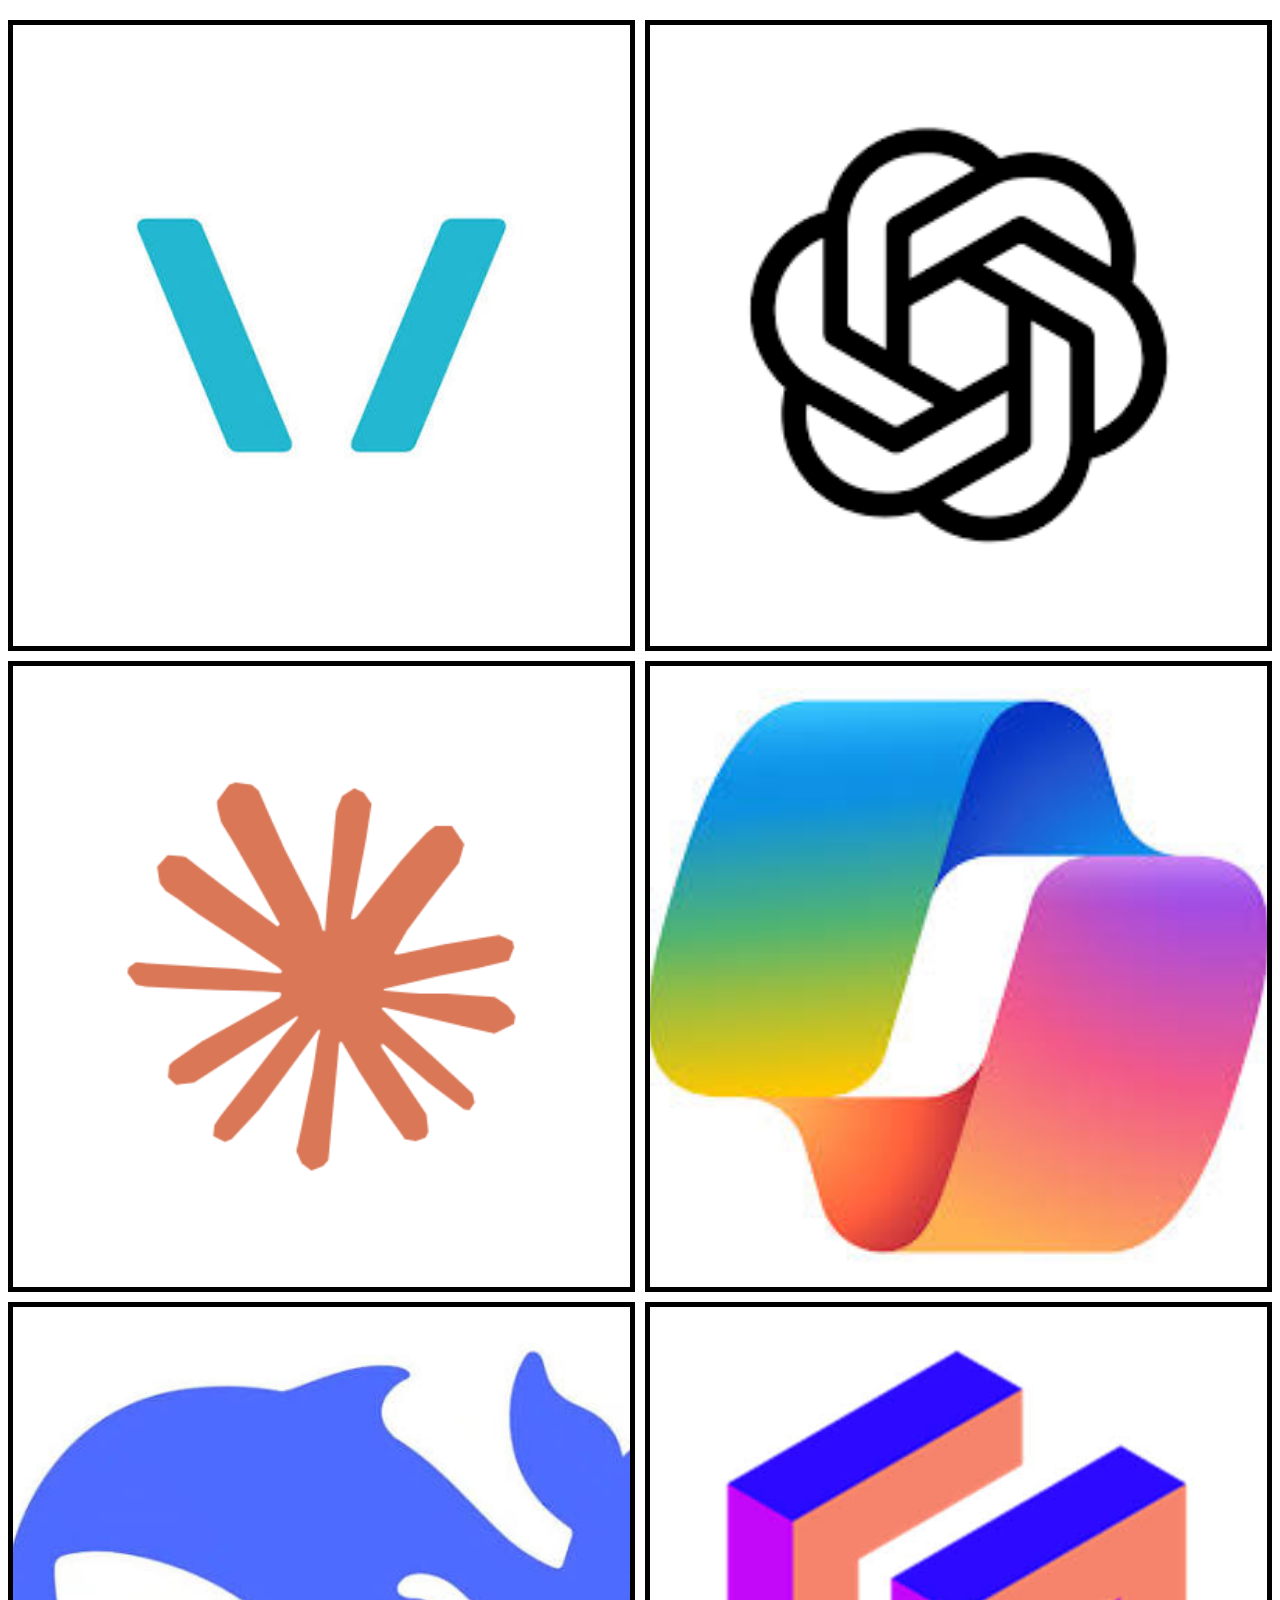
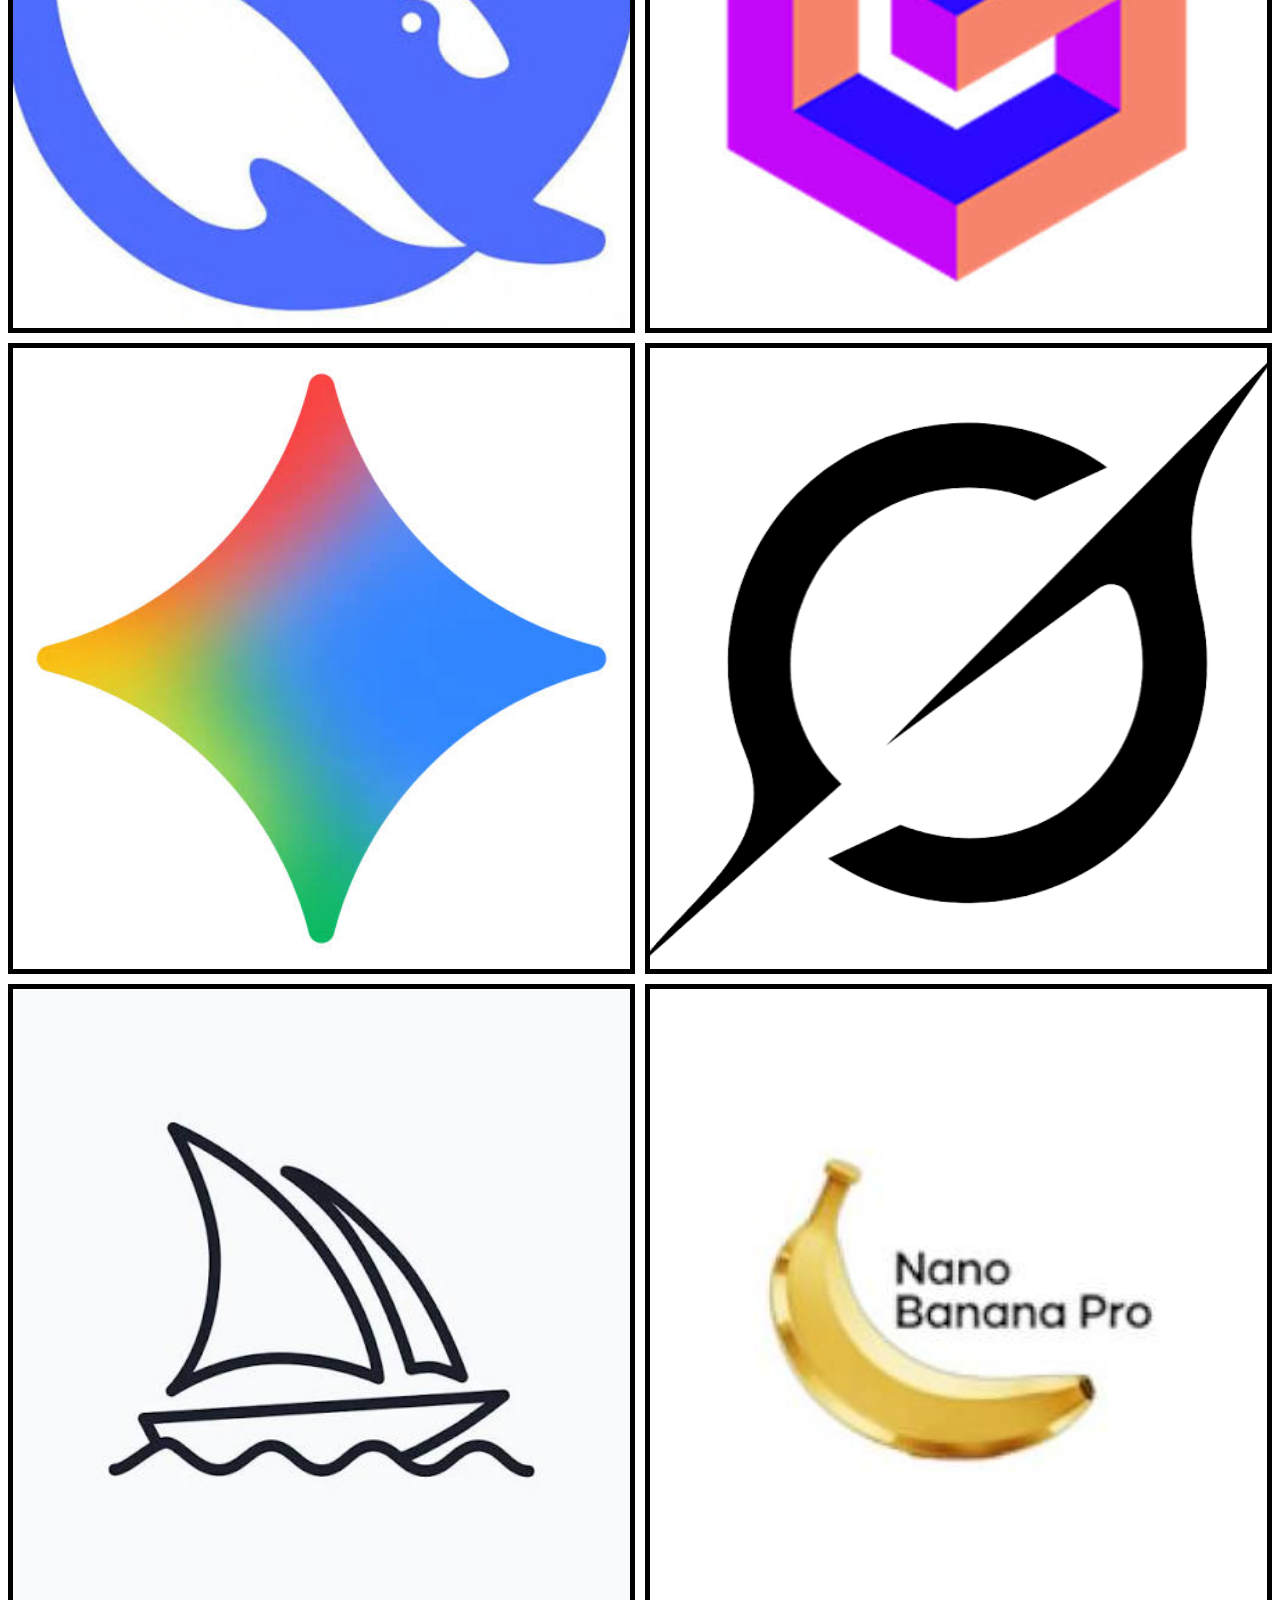
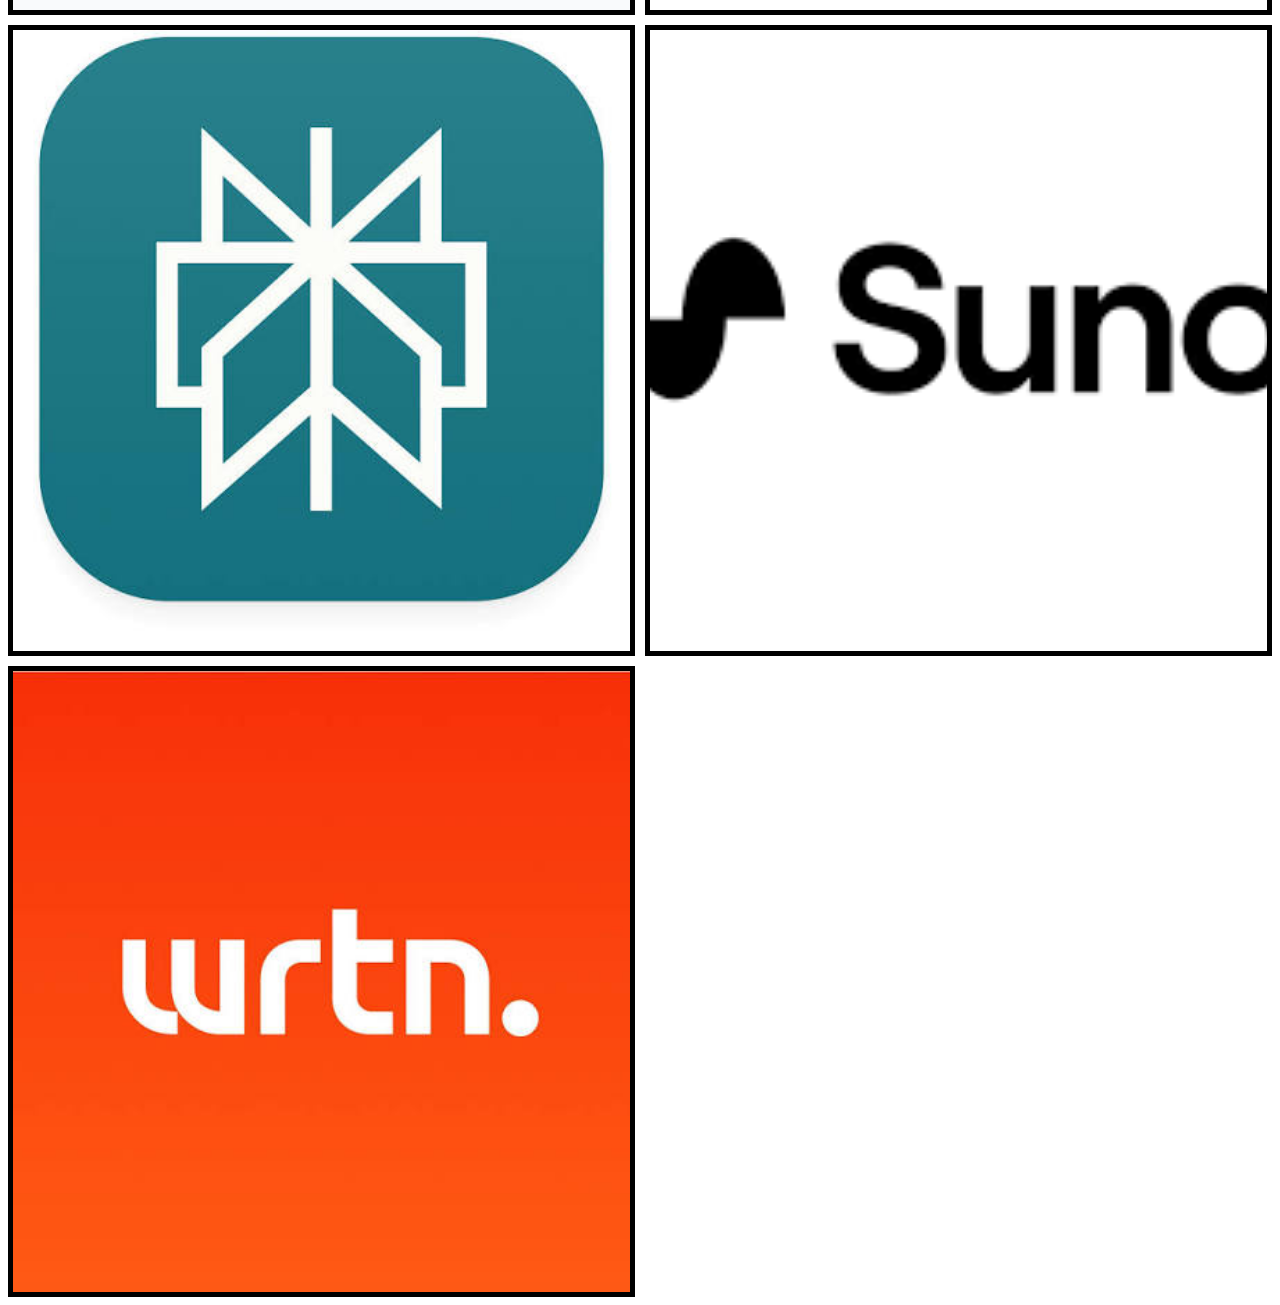
==== index.html @ b635d71f "Update index.html" ====
<!DOCTYPE html>
<html>
<head>
  <title>howtoai</title>
  <meta charset="utf-8">
  <link rel="stylesheet" href="./style.css">
  <script src='script.js'></script>
</head>
  <body>
    <!-- 정보를 출력할 영역 -->
<div id="result">
  <h2 id="name"></h2>
  <img id="img" src="" alt="" style="display:none;">
  <p id="info"></p>
</div>
    <div id="container">
  <a class="item" href="?search=brew"><img src="Vre.jpeg" alt="brew"></a>
  <a class="item" href="?search=chatgpt"><img src="Gpt.png" alt="chatgpt"></a>
  <a class="item" href="?search=claude"><img src="Cla.png" alt="claude"></a>
  <a class="item" href="?search=copilot"><img src="Cop.jpeg" alt="copilot"></a>
  <a class="item" href="?search=deepseek"><img src="Dee.jpeg" alt="deepseek"></a>
  <a class="item" href="?search=gamma"><img src="Gam.jpeg" alt="gamma"></a>
  <a class="item" href="?search=gemini"><img src="Gem.jpeg" alt="gemini"></a>
  <a class="item" href="?search=grok"><img src="Gro.png" alt="grok"></a>
  <a class="item" href="?search=midjourney"><img src="Mid.jpeg" alt="midjourney"></a>
  <a class="item" href="?search=nanobanana"><img src="Nan.jpeg" alt="nanobanana"></a>
  <a class="item" href="?search=perplexity"><img src="Pup.jpeg" alt="perplexity"></a>
  <a class="item" href="?search=suno"><img src="Sun.png" alt="suno"></a>
  <a class="item" href="?search=wtrn"><img src="Wri.jpeg" alt="wtrn"></a>
</div>


    
  </body>
  
</html>
---- style.css ----
#container{
  display:grid;
  grid-template-columns:1fr 1fr;
  grid-auto-rows:minmax(100px,auto);
  gap:10px;
  /*border:3px solid red;*/
}
.item{
  border:5px solid black;
}

img{
width: 100%; height: 100%; object-fit: cover;
  
}
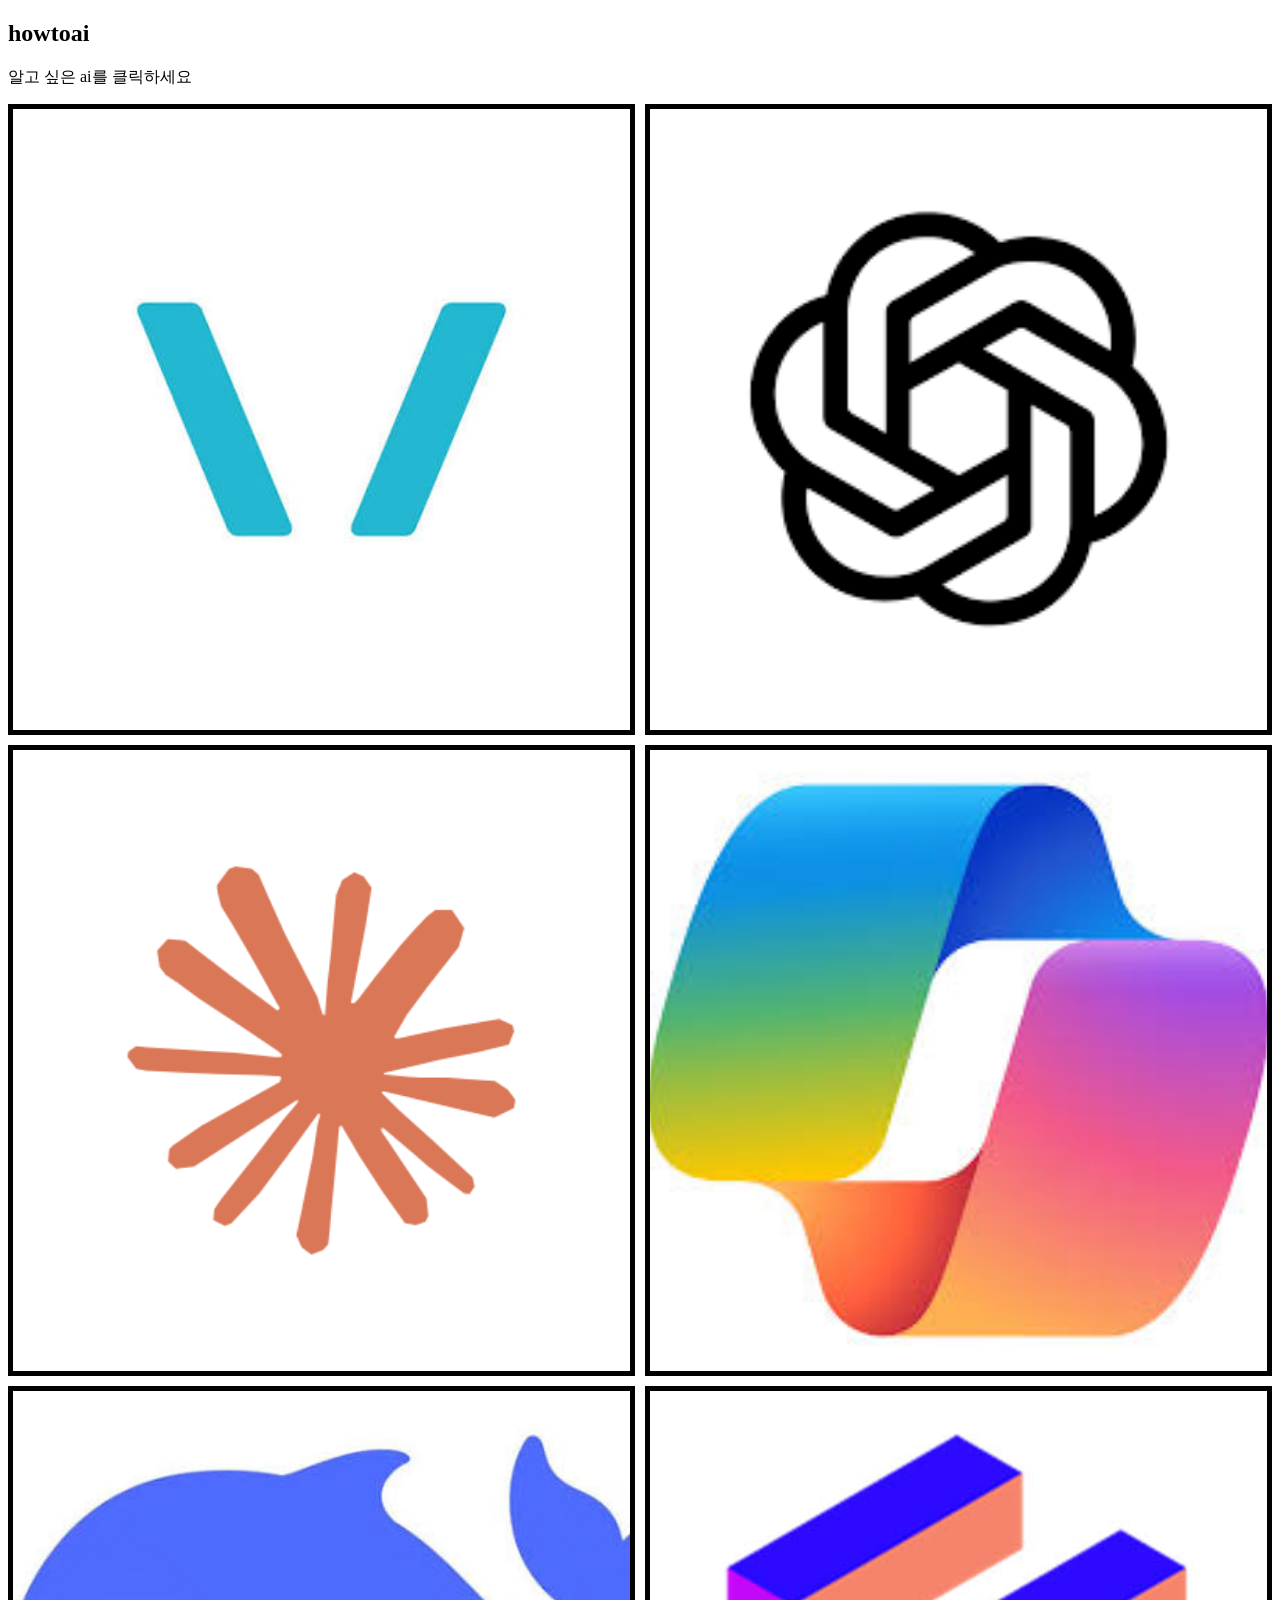
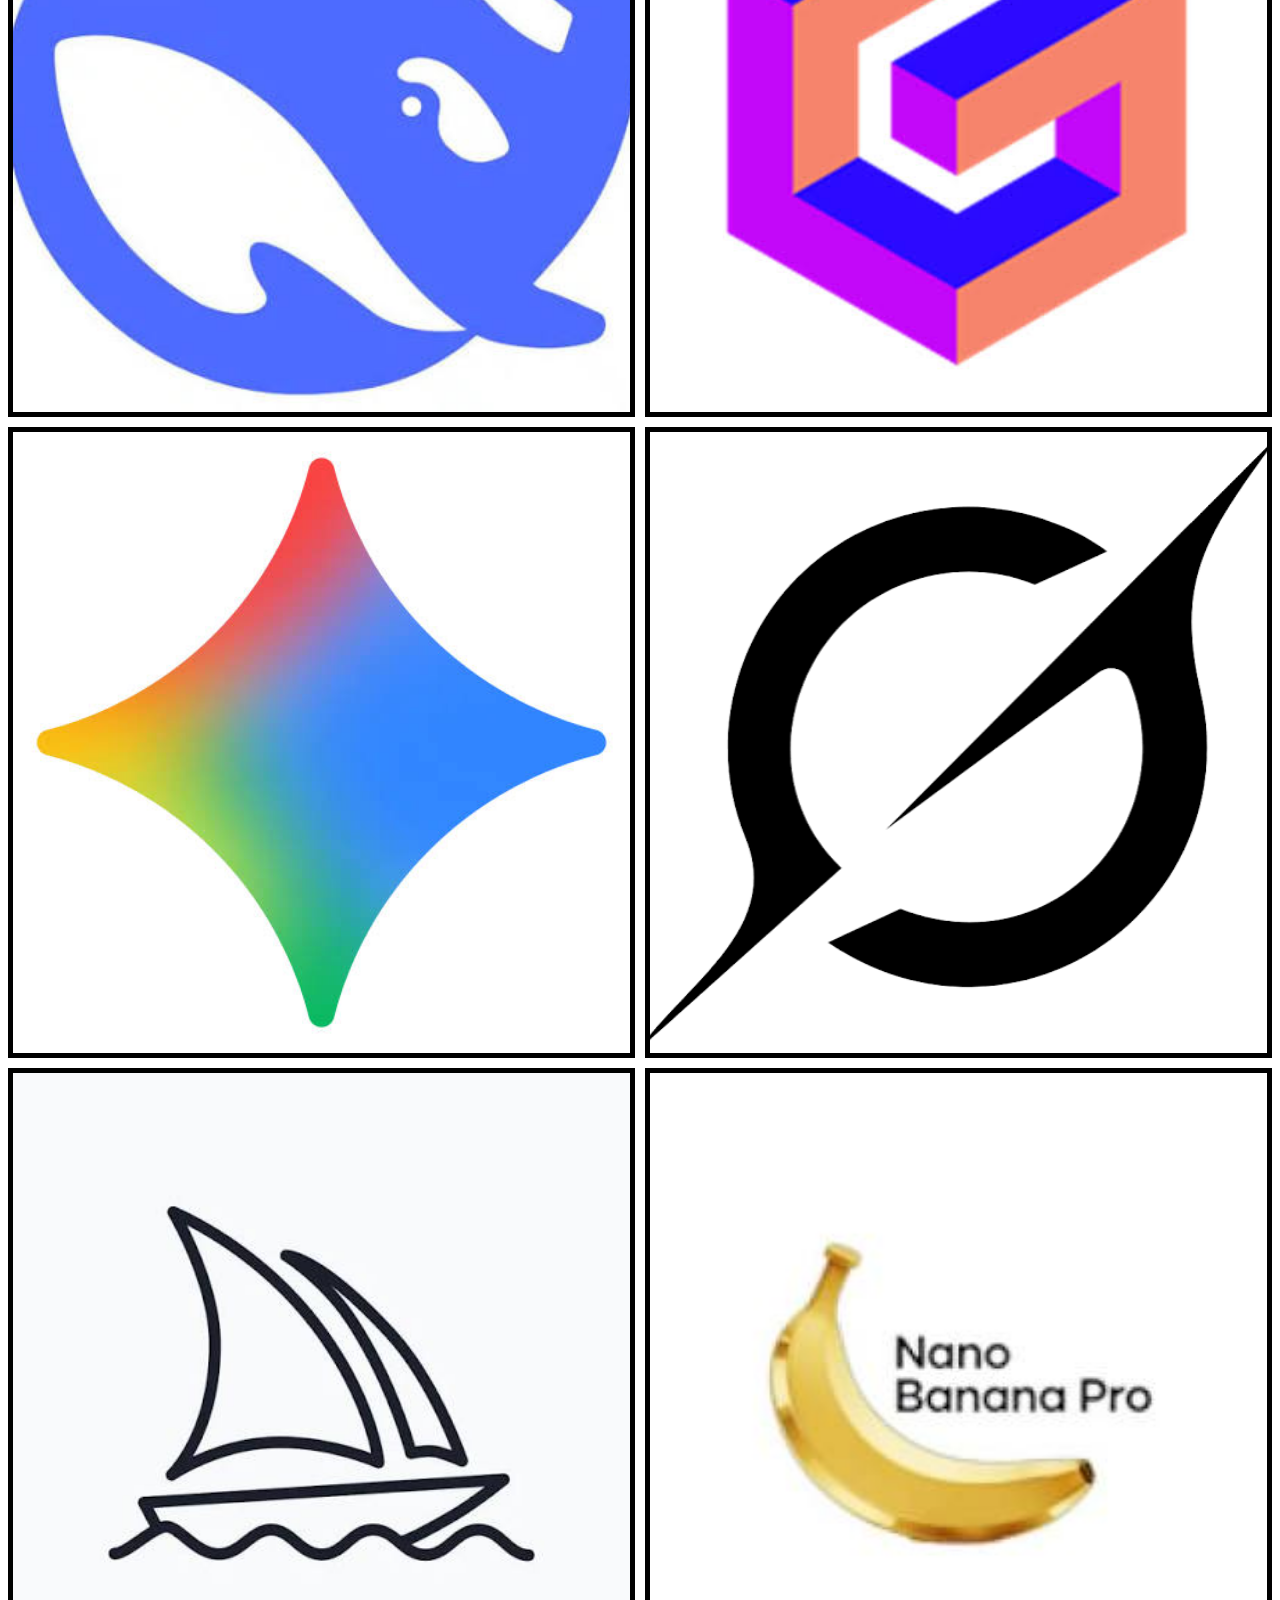
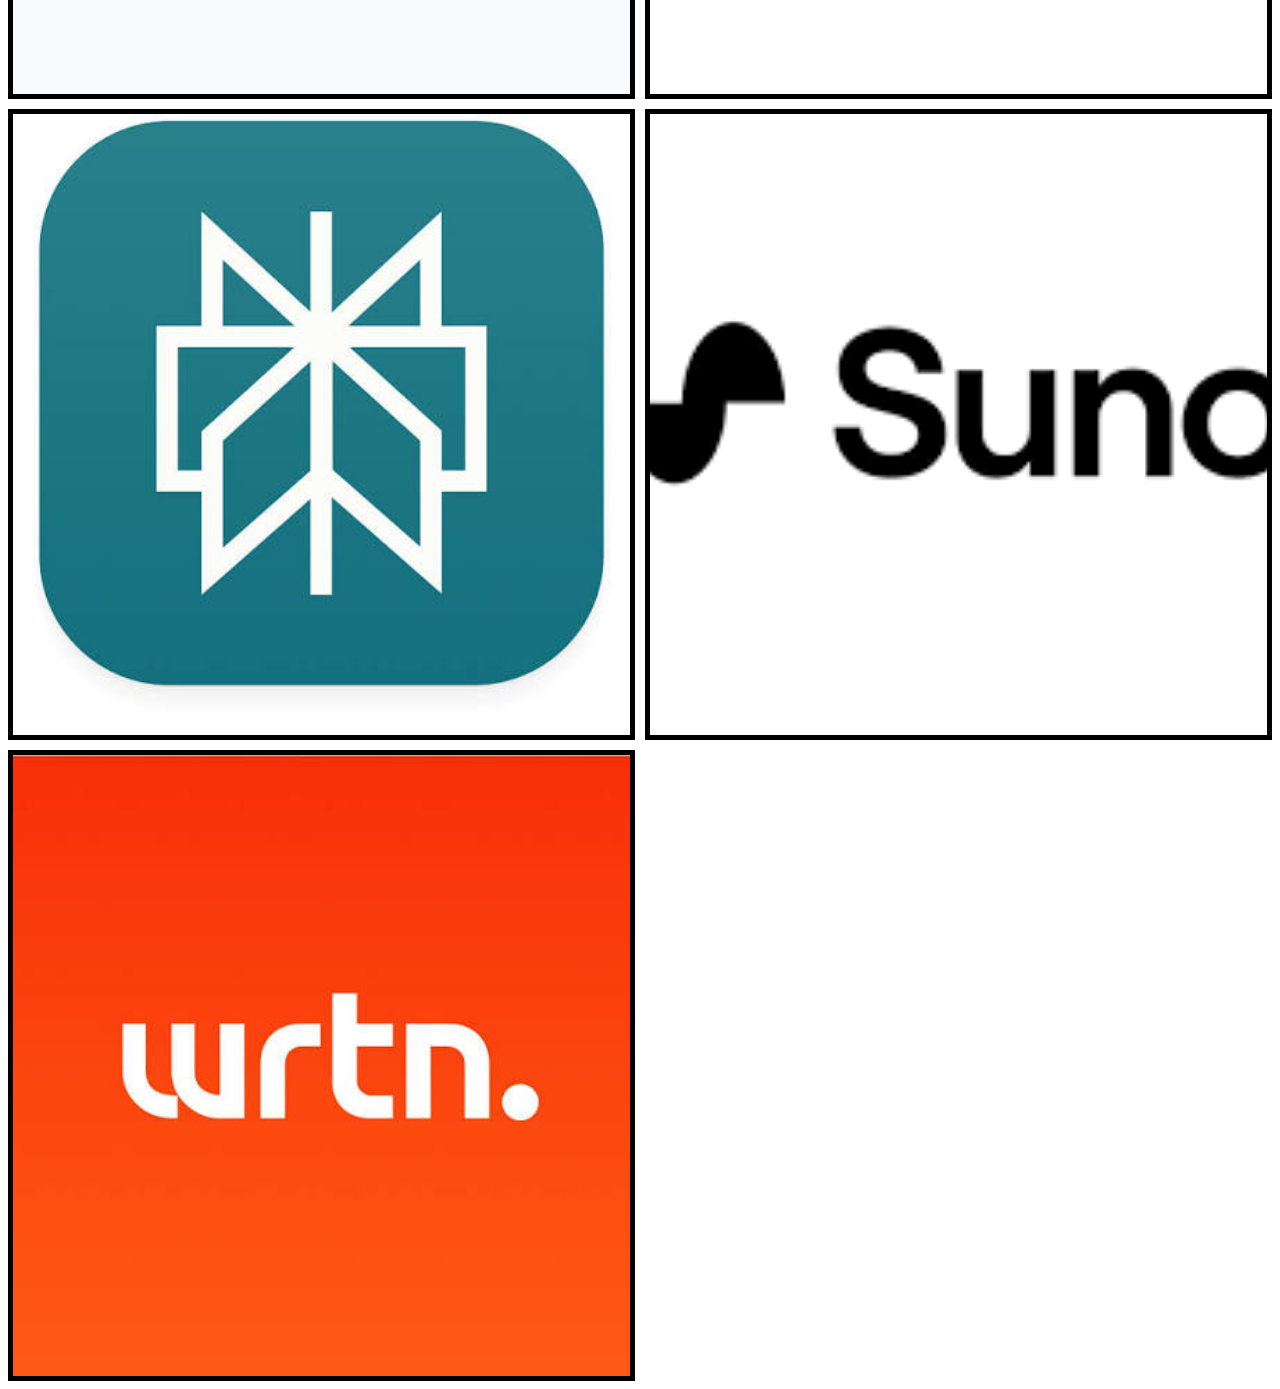
==== commit cea001f8: "Update index.html" ====
--- a/index.html
+++ b/index.html
@@ -4,14 +4,14 @@
   <title>howtoai</title>
   <meta charset="utf-8">
   <link rel="stylesheet" href="./style.css">
-  <script src='script.js'></script>
+  <script defer src='script.js'></script>
 </head>
   <body>
     <!-- 정보를 출력할 영역 -->
 <div id="result">
-  <h2 id="name"></h2>
+  <h2 id="name">howtoai</h2>
   <img id="img" src="" alt="" style="display:none;">
-  <p id="info"></p>
+  <p id="info">알고 싶은 ai를 클릭하세요</p>
 </div>
     <div id="container">
   <a class="item" href="?search=brew"><img src="Vre.jpeg" alt="brew"></a>
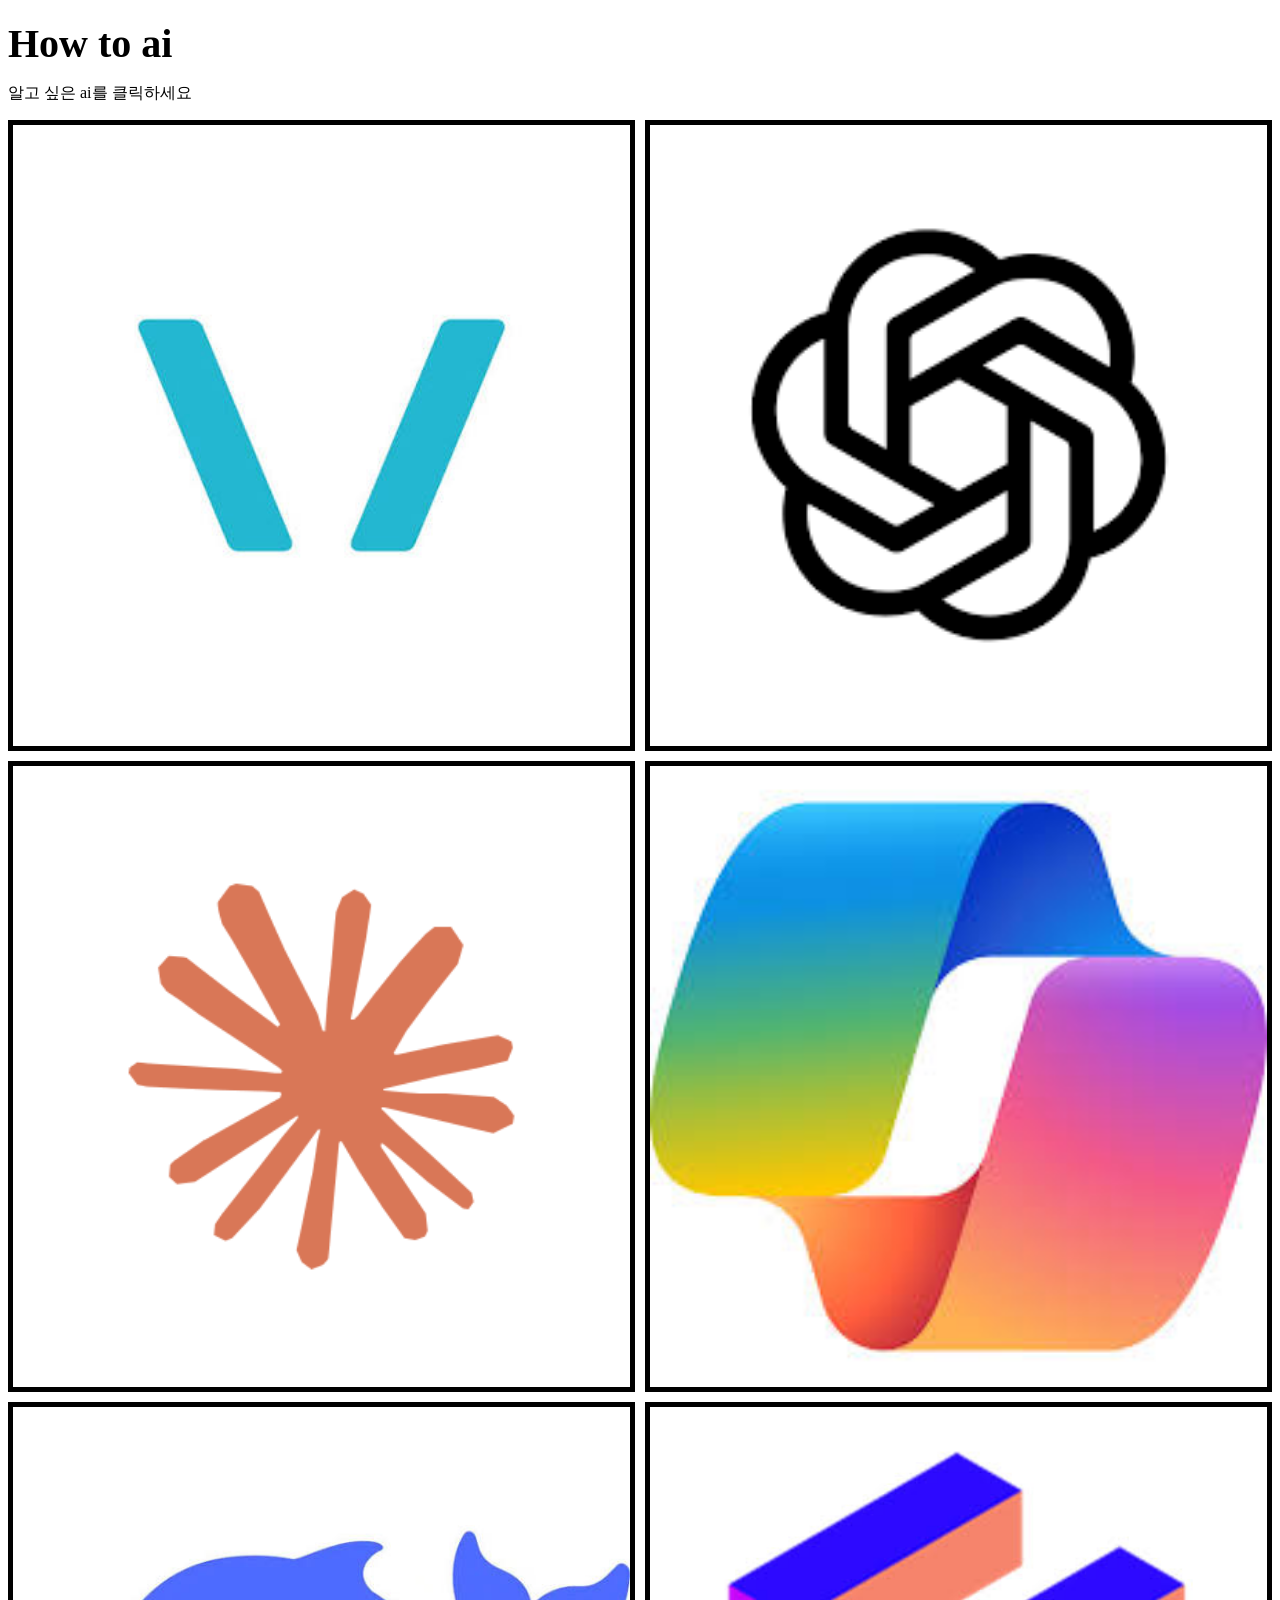
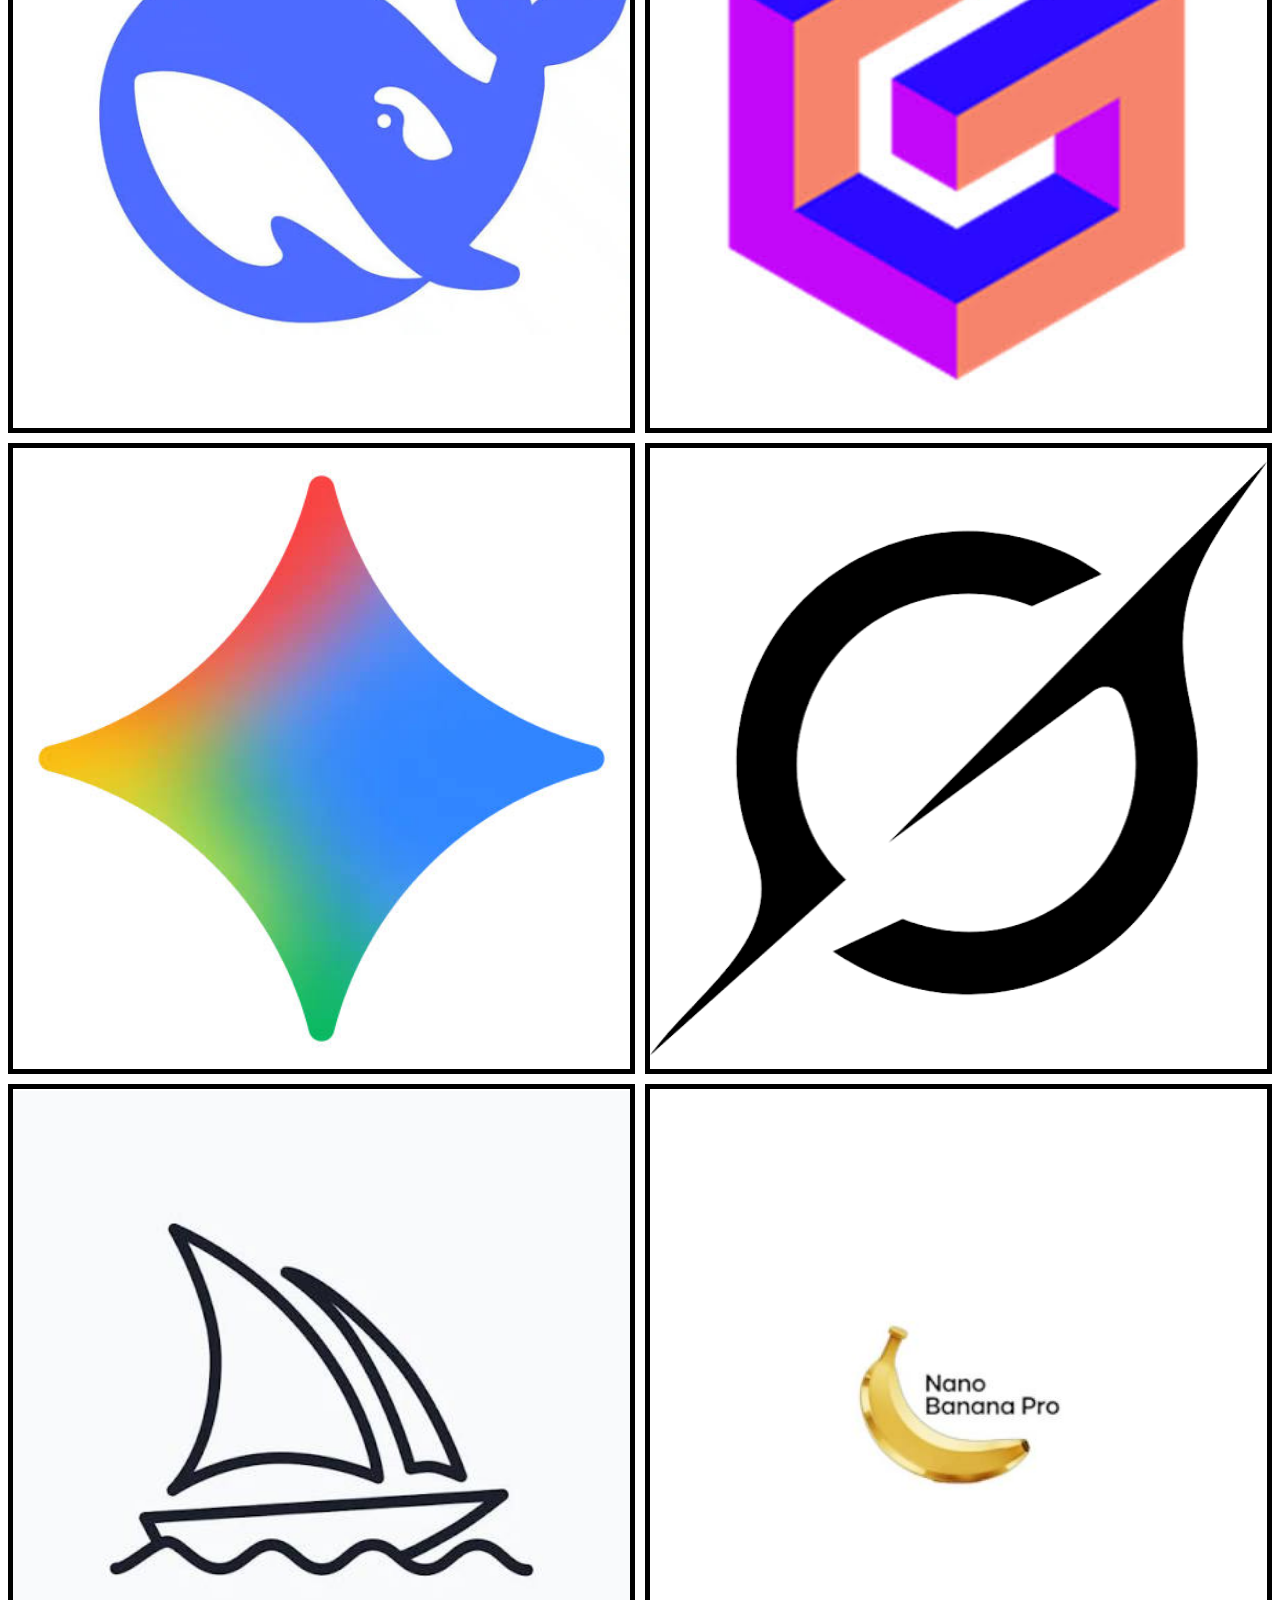
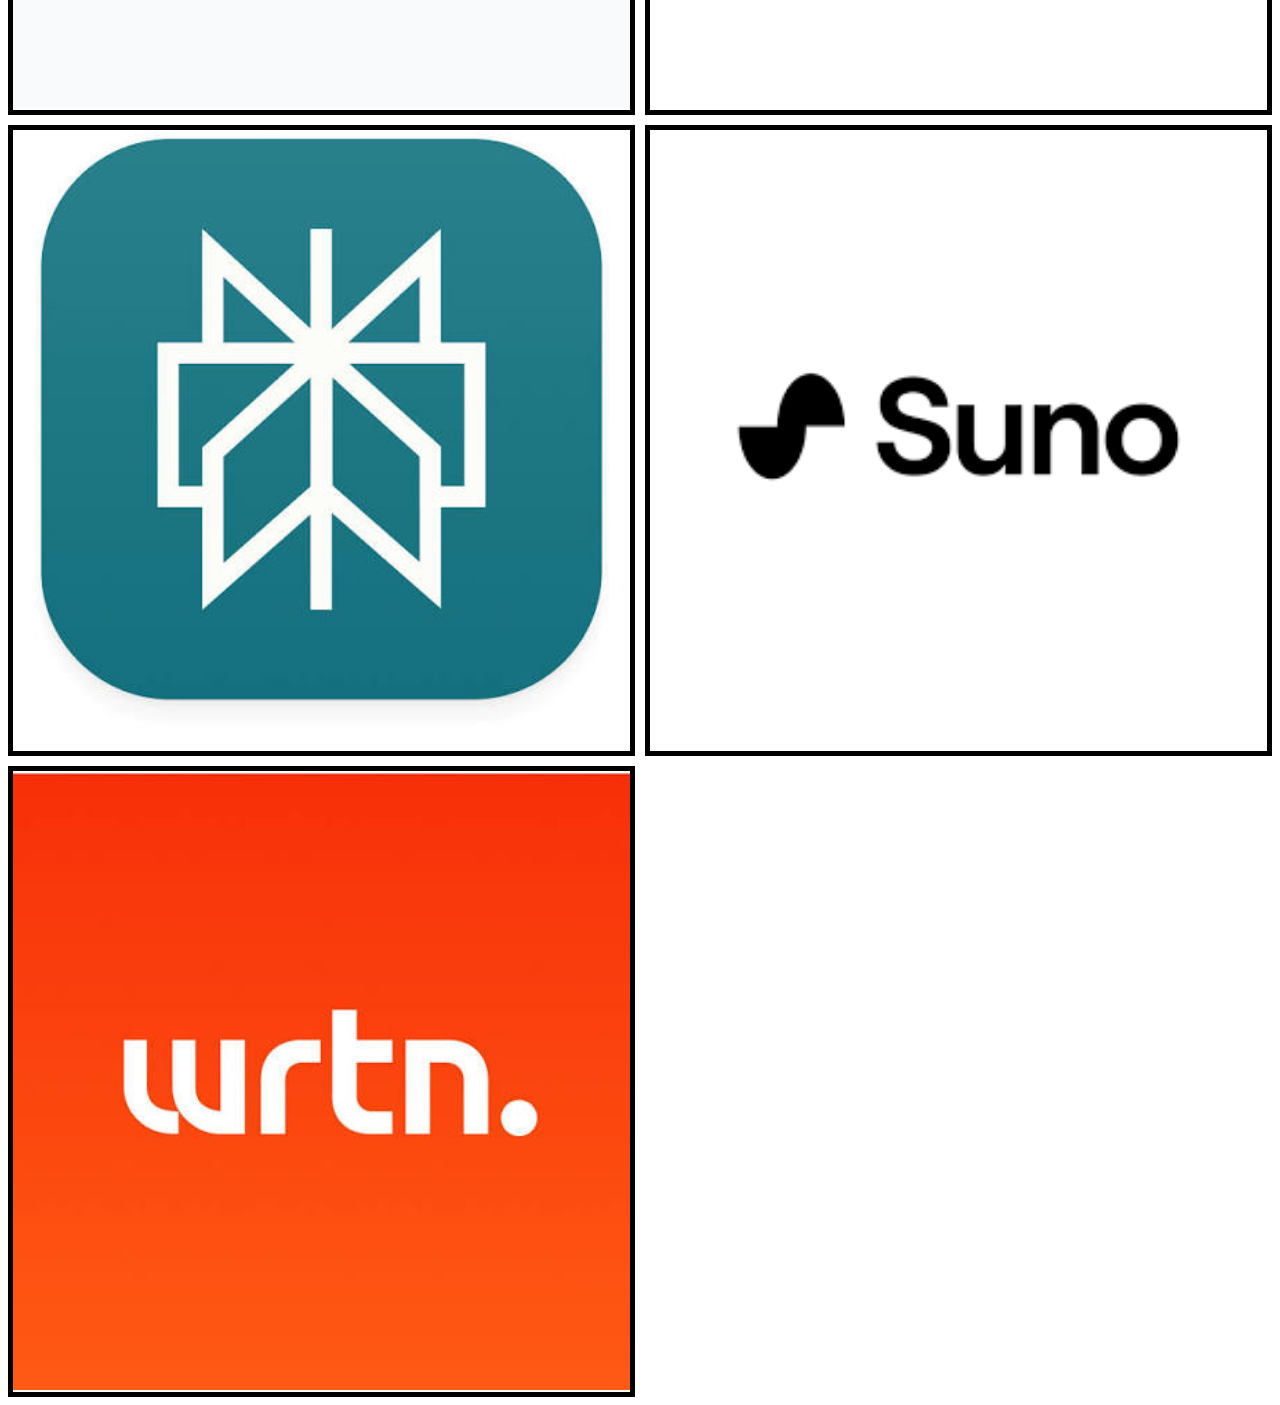
==== commit a7662983: "Update index.html" ====
--- a/index.html
+++ b/index.html
@@ -14,7 +14,7 @@
   <p id="info">알고 싶은 ai를 클릭하세요</p>
 </div>
     <div id="container">
-  <a class="item" href="?search=brew"><img src="Vre.jpeg" alt="brew"></a>
+  <a class="item" href="?search=brew"><img src="Vre.jpeg" alt="vrew"></a>
   <a class="item" href="?search=chatgpt"><img src="Gpt.png" alt="chatgpt"></a>
   <a class="item" href="?search=claude"><img src="Cla.png" alt="claude"></a>
   <a class="item" href="?search=copilot"><img src="Cop.jpeg" alt="copilot"></a>
--- a/style.css
+++ b/style.css
@@ -1,15 +1,31 @@
-#container{
-  display:grid;
-  grid-template-columns:1fr 1fr;
-  grid-auto-rows:minmax(100px,auto);
-  gap:10px;
-  /*border:3px solid red;*/
-}
-.item{
-  border:5px solid black;
+#container {
+  display: grid;
+  grid-template-columns: 1fr 1fr;
+  grid-auto-rows: minmax(100px, auto);
+  gap: 10px;
 }
 
-img{
-width: 100%; height: 100%; object-fit: cover;
-  
+.item {
+  border: 5px solid black;
 }
+
+/* 1. 아래쪽 그리드 컨테이너 안의 이미지 스타일 */
+#container img {
+  width: 100%;
+  height: 100%;
+  object-fit: contain;
+}
+
+/* 2. 상단 메인 이미지(#img)를 화면 가로에 꽉 차게 설정 */
+#img {
+  width: 100%;         /* 부모 영역(#result)의 가로를 100% 가득 채웁니다 */
+  height: auto;        /* 가로가 늘어남에 따라 세로 비율을 자동으로 맞춰 찌그러지지 않게 합니다 */
+  display: block;      /* 이미지 아래쪽에 미세하게 생기는 빈 공간(여백)을 제거합니다 */
+}
+
+#name {
+  font-size: 2.5rem;       /* 글자 크기를 크게 설정 (기존보다 약 2~3배 크기) */
+  font-weight: bold;       /* 글씨를 두껍게 설정 */
+  margin-top: 20px;        /* 위쪽 여백 */
+  margin-bottom: 10px;     /* 아래쪽(이미지와의 사이) 여백 */
+}
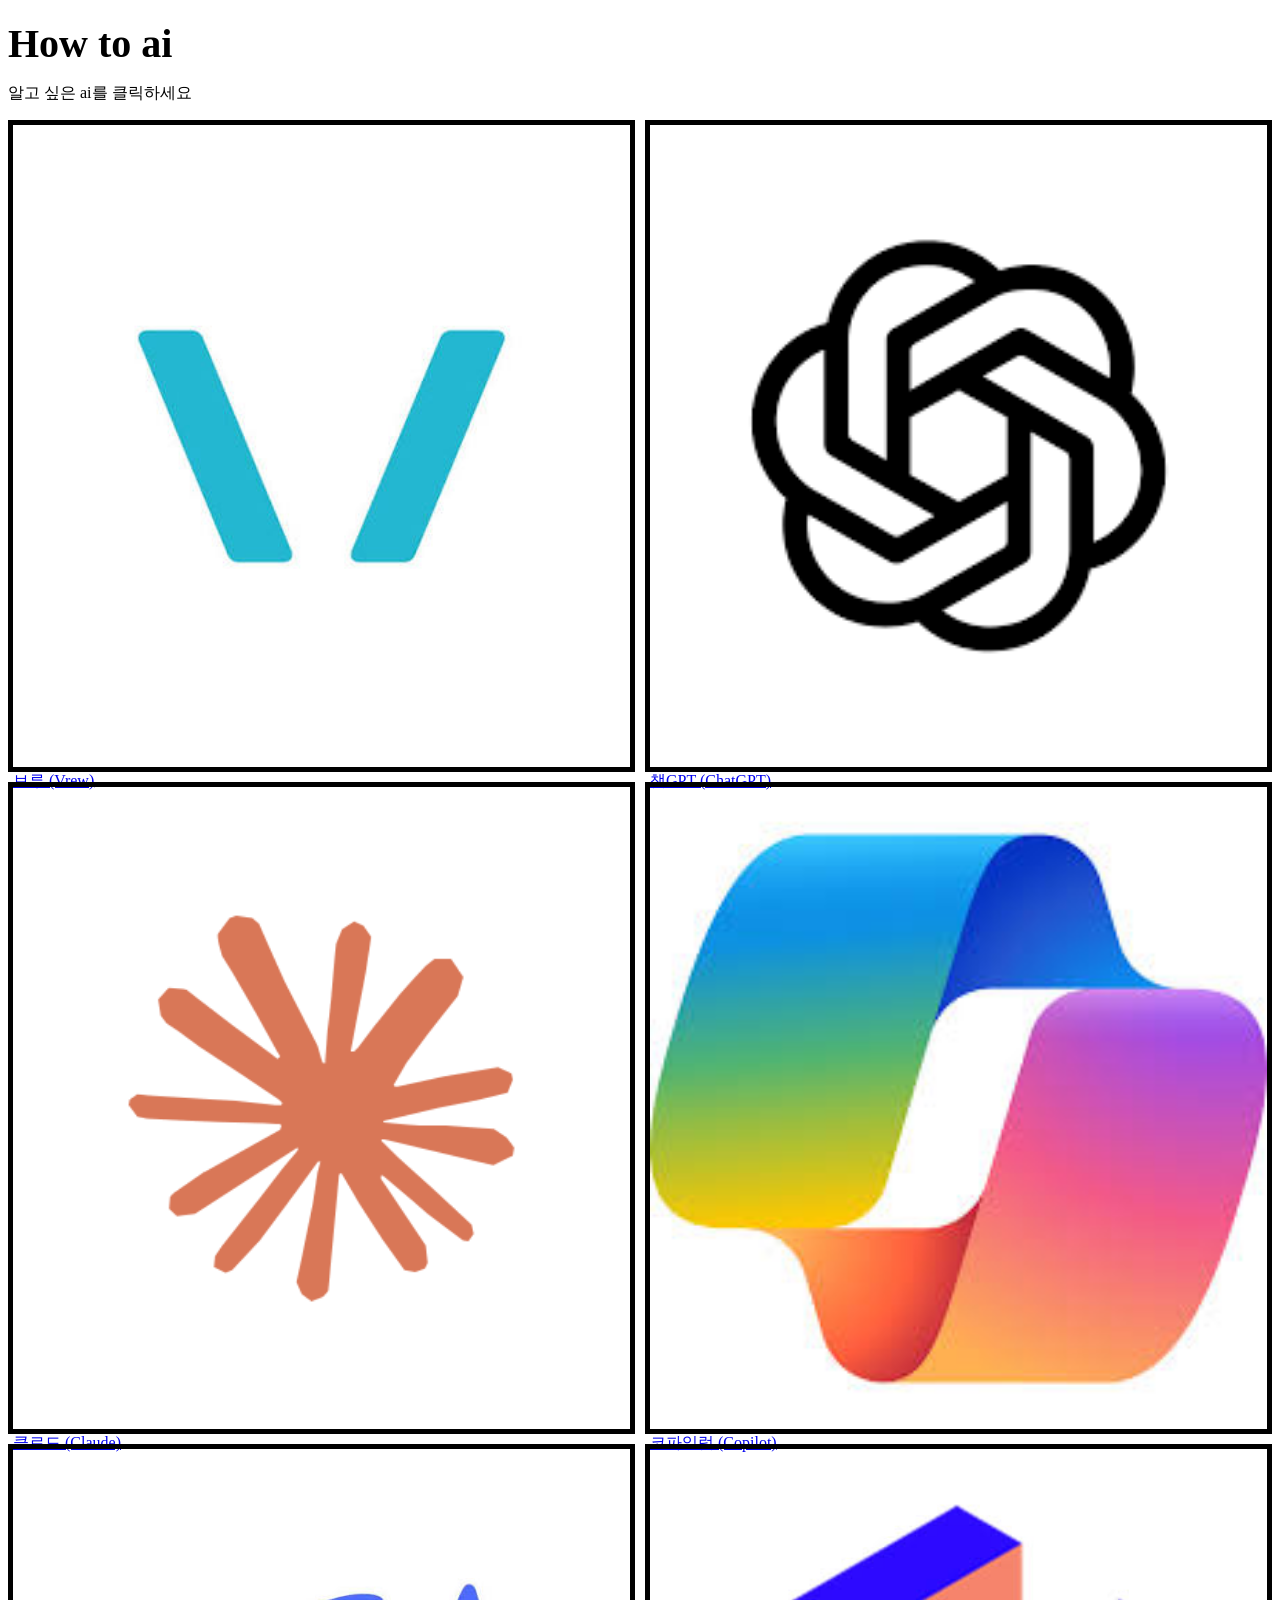
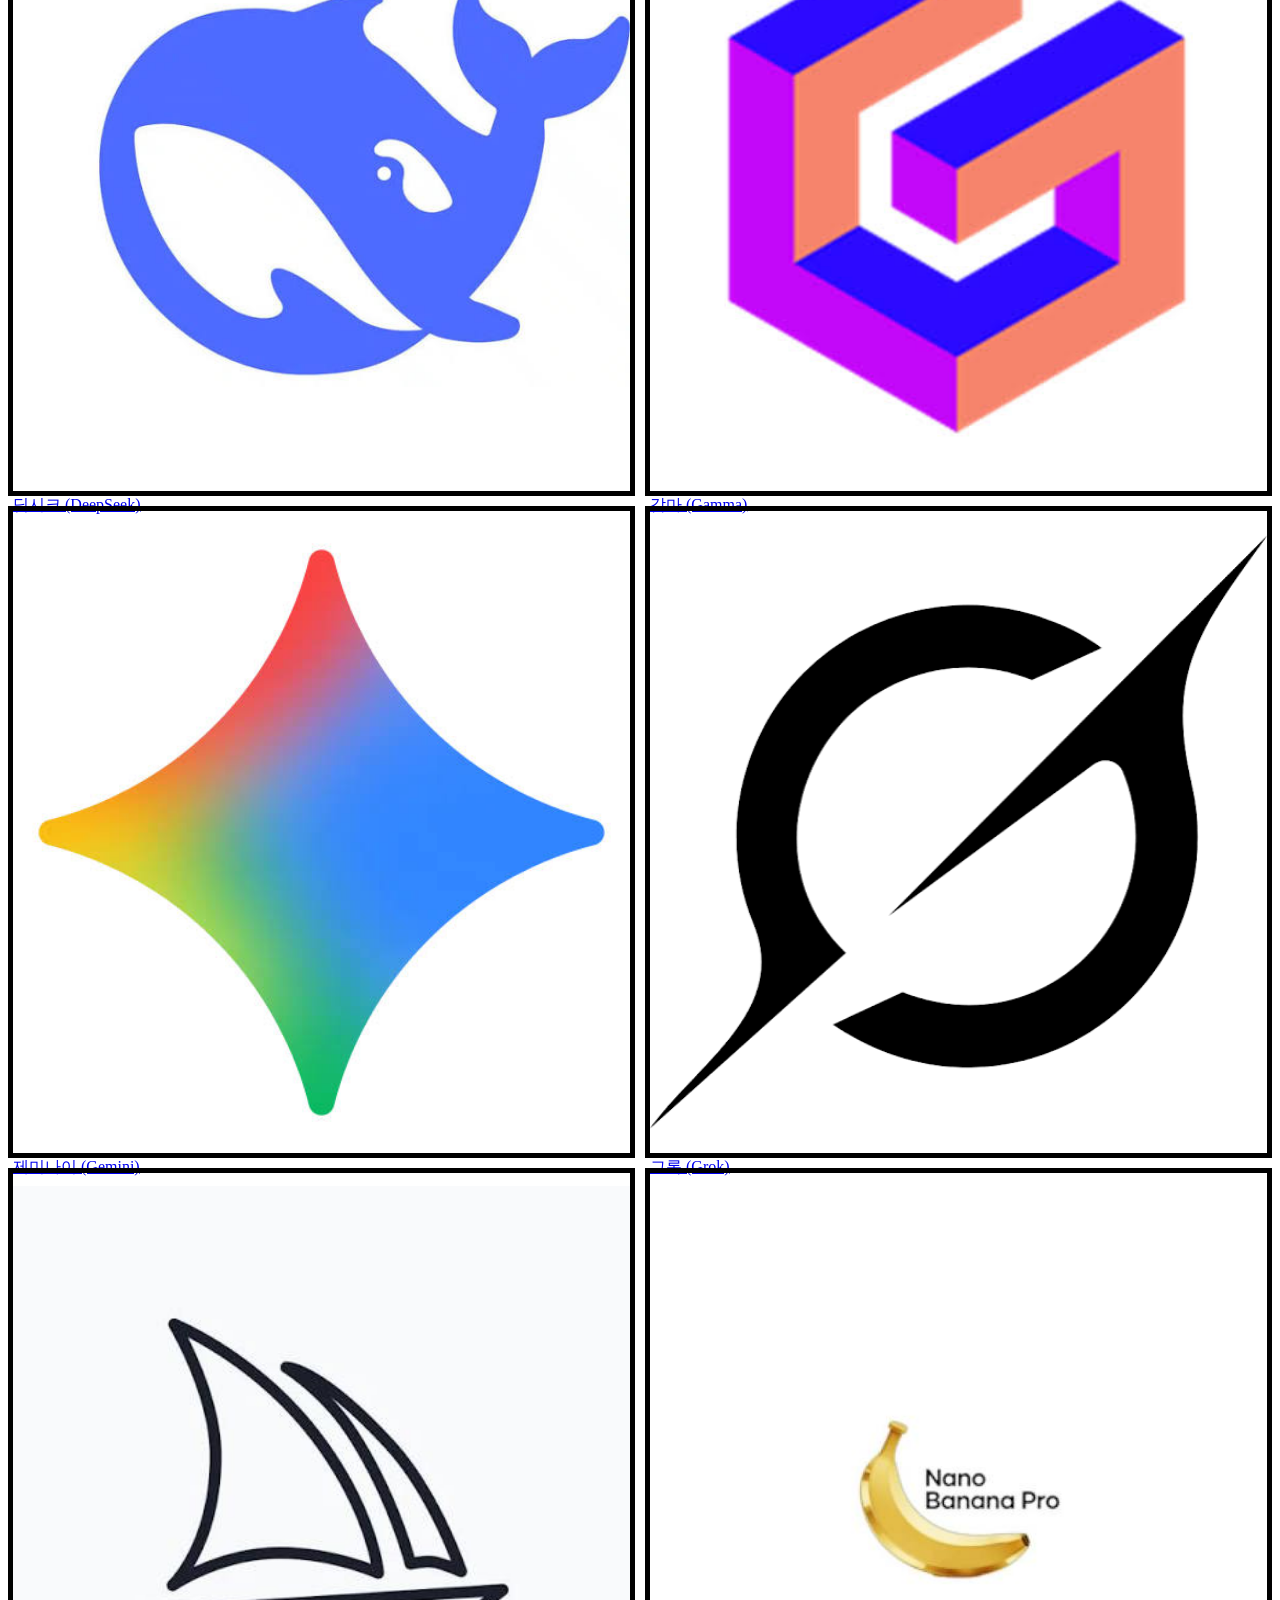
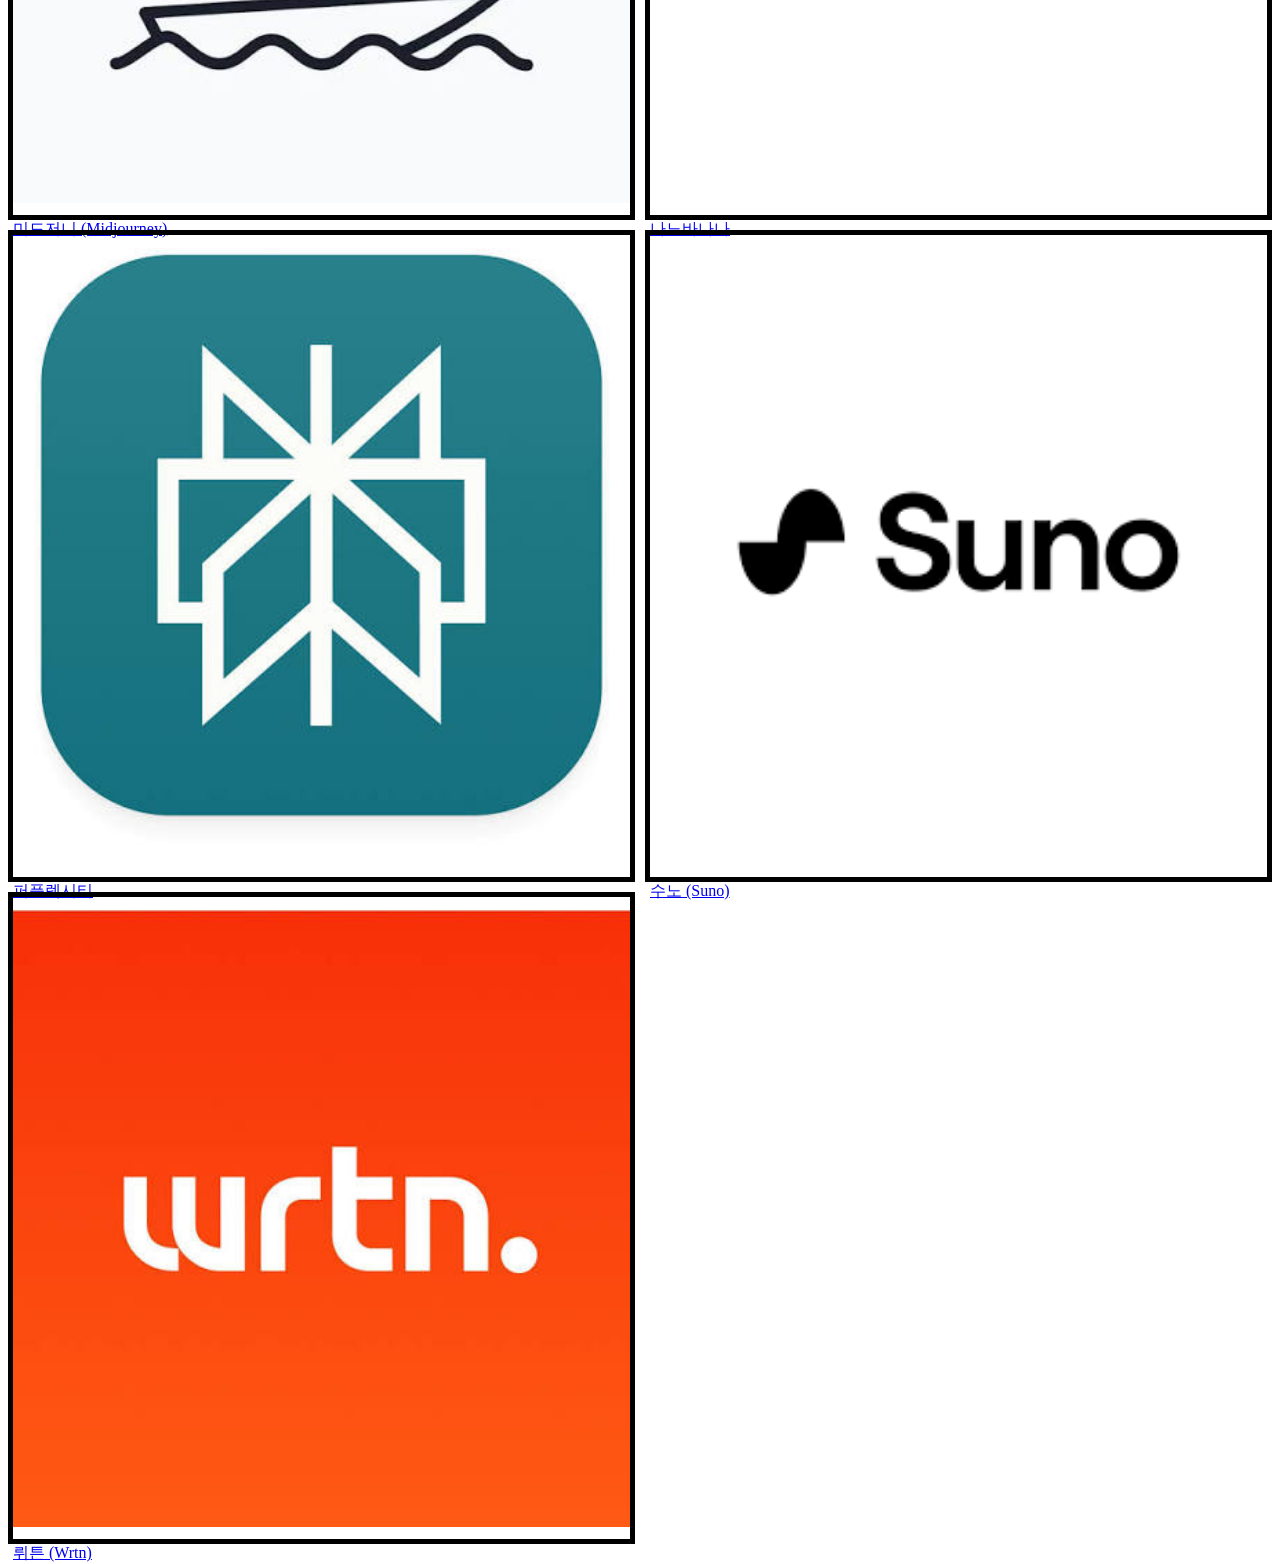
==== commit 573cfc0c: "Update index.html" ====
--- a/index.html
+++ b/index.html
@@ -14,20 +14,21 @@
   <p id="info">알고 싶은 ai를 클릭하세요</p>
 </div>
     <div id="container">
-  <a class="item" href="?search=brew"><img src="Vre.jpeg" alt="vrew"></a>
-  <a class="item" href="?search=chatgpt"><img src="Gpt.png" alt="chatgpt"></a>
-  <a class="item" href="?search=claude"><img src="Cla.png" alt="claude"></a>
-  <a class="item" href="?search=copilot"><img src="Cop.jpeg" alt="copilot"></a>
-  <a class="item" href="?search=deepseek"><img src="Dee.jpeg" alt="deepseek"></a>
-  <a class="item" href="?search=gamma"><img src="Gam.jpeg" alt="gamma"></a>
-  <a class="item" href="?search=gemini"><img src="Gem.jpeg" alt="gemini"></a>
-  <a class="item" href="?search=grok"><img src="Gro.png" alt="grok"></a>
-  <a class="item" href="?search=midjourney"><img src="Mid.jpeg" alt="midjourney"></a>
-  <a class="item" href="?search=nanobanana"><img src="Nan.jpeg" alt="nanobanana"></a>
-  <a class="item" href="?search=perplexity"><img src="Pup.jpeg" alt="perplexity"></a>
-  <a class="item" href="?search=suno"><img src="Sun.png" alt="suno"></a>
-  <a class="item" href="?search=wtrn"><img src="Wri.jpeg" alt="wtrn"></a>
+  <a class="item" href="?search=brew"><img src="Vre.jpeg" alt="vrew"><span>브루 (Vrew)</span></a>
+  <a class="item" href="?search=chatgpt"><img src="Gpt.png" alt="chatgpt"><span>챗GPT (ChatGPT)</span></a>
+  <a class="item" href="?search=claude"><img src="Cla.png" alt="claude"><span>클로드 (Claude)</span></a>
+  <a class="item" href="?search=copilot"><img src="Cop.jpeg" alt="copilot"><span>코파일럿 (Copilot)</span></a>
+  <a class="item" href="?search=deepseek"><img src="Dee.jpeg" alt="deepseek"><span>딥시크 (DeepSeek)</span></a>
+  <a class="item" href="?search=gamma"><img src="Gam.jpeg" alt="gamma"><span>감마 (Gamma)</span></a>
+  <a class="item" href="?search=gemini"><img src="Gem.jpeg" alt="gemini"><span>제미나이 (Gemini)</span></a>
+  <a class="item" href="?search=grok"><img src="Gro.png" alt="grok"><span>그록 (Grok)</span></a>
+  <a class="item" href="?search=midjourney"><img src="Mid.jpeg" alt="midjourney"><span>미드저니 (Midjourney)</span></a>
+  <a class="item" href="?search=nanobanana"><img src="Nan.jpeg" alt="nanobanana"><span>나노바나나</span></a>
+  <a class="item" href="?search=perplexity"><img src="Pup.jpeg" alt="perplexity"><span>퍼플렉시티</span></a>
+  <a class="item" href="?search=suno"><img src="Sun.png" alt="suno"><span>수노 (Suno)</span></a>
+  <a class="item" href="?search=wtrn"><img src="Wri.jpeg" alt="wtrn"><span>뤼튼 (Wrtn)</span></a>
 </div>
+
 
 
     
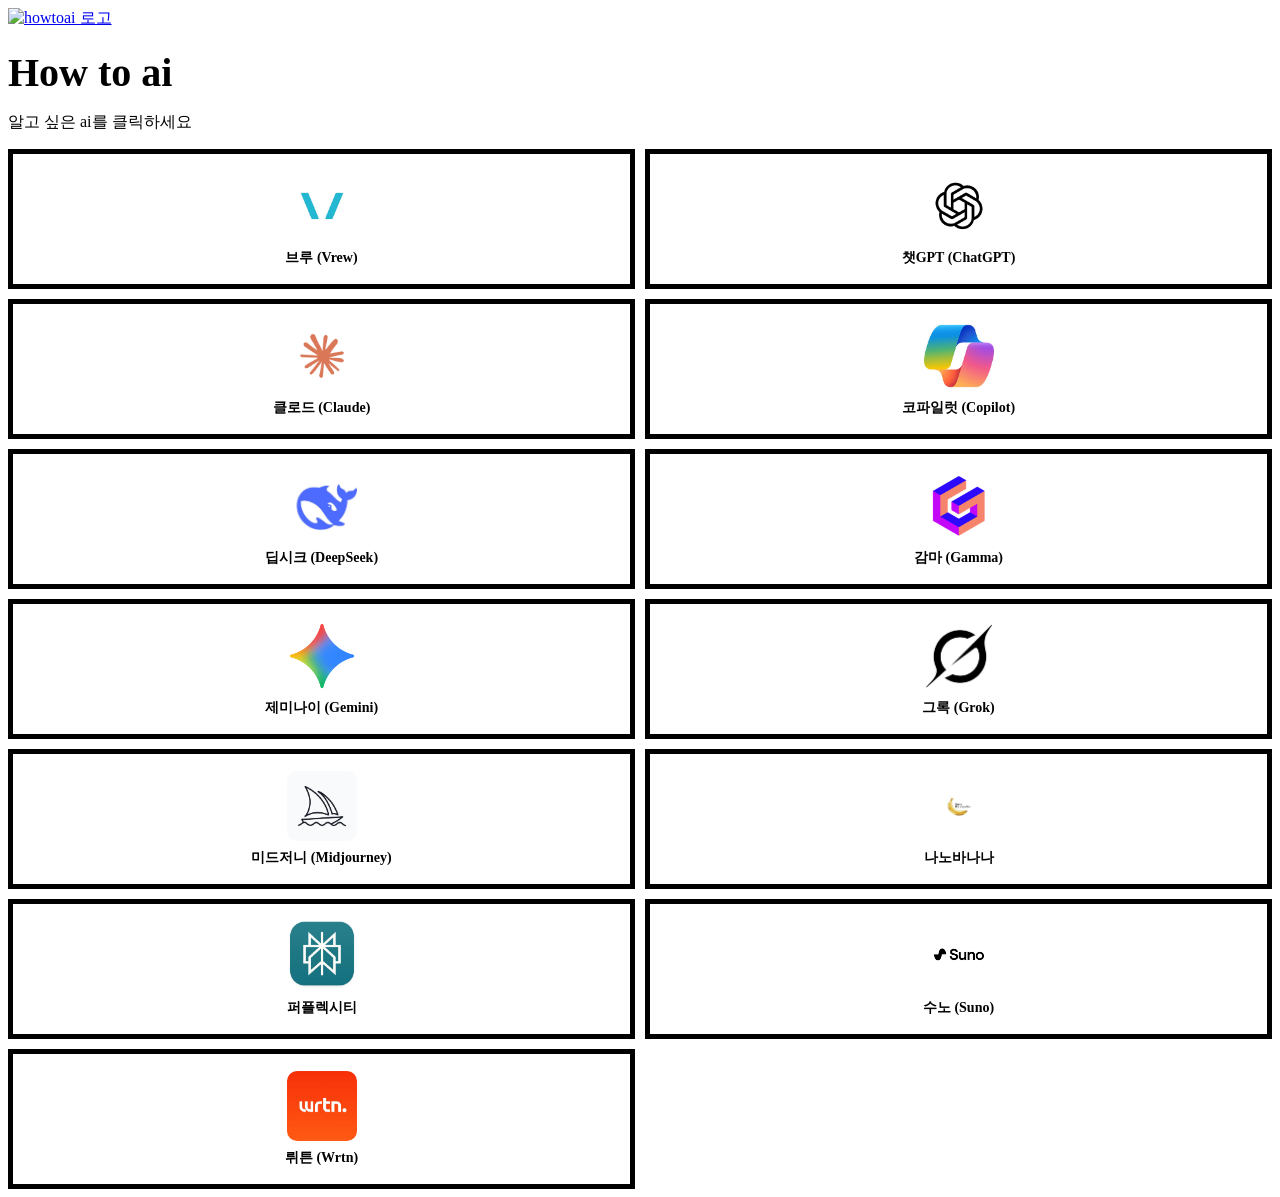
==== commit d8bbe7ee: "Update index.html" ====
--- a/index.html
+++ b/index.html
@@ -7,6 +7,11 @@
   <script defer src='script.js'></script>
 </head>
   <body>
+    <div id="header-bar">
+    <a href="index.html">
+      <img class="logo-img" src="Logo.png" alt="howtoai 로고"> <!-- 👈 실제 로고 이미지 파일명으로 변경하세요 -->
+    </a>
+    </div>
     <!-- 정보를 출력할 영역 -->
 <div id="result">
   <h2 id="name">howtoai</h2>
--- a/style.css
+++ b/style.css
@@ -1,20 +1,38 @@
 #container {
   display: grid;
   grid-template-columns: 1fr 1fr;
-  grid-auto-rows: minmax(100px, auto);
+  grid-auto-rows: minmax(140px, auto); /* ⭐ 글자가 추가되므로 최소 높이를 조금 늘렸습니다 */
   gap: 10px;
 }
 
 .item {
   border: 5px solid black;
+  display: flex;           /* ⭐ 이미지와 글자를 세로로 정렬하기 위해 flex 사용 */
+  flex-direction: column;  /* ⭐ 위에서 아래 방향으로 배치 */
+  align-items: center;     /* ⭐ 가로 가운데 정렬 */
+  justify-content: center; /* ⭐ 세로 가운데 정렬 */
+  text-decoration: none;   /* 링크 밑줄 제거 */
+  color: black;            /* 글자 색상을 검은색으로 고정 */
+  padding: 10px 0;         /* 위아래 약간의 여백 추가 */
+  box-sizing: border-box;
 }
 
-/* 1. 아래쪽 그리드 컨테이너 안의 이미지 스타일 */
+/* 아래쪽 아이콘 내부의 이미지 스타일 */
 #container img {
-  width: 100%;
-  height: 100%;
+  width: 70px;            /* ⭐ 이미지가 너무 커서 글자를 가리지 않도록 가로 세로 적절히 조절 */
+  height: 70px;
   object-fit: contain;
+  border-radius: 10px;    /* (선택) 아이콘 모서리를 약간 둥글게 처리 */
 }
+
+/* ⭐ 추가된 글자 스타일 */
+.item span {
+  font-size: 14px;        /* 글자 크기 */
+  font-weight: bold;      /* 글자 두껍게 */
+  margin-top: 8px;        /* 이미지와의 간격 */
+  text-align: center;     /* 글자 가운데 정렬 */
+}
+
 
 /* 2. 상단 메인 이미지(#img)를 화면 가로에 꽉 차게 설정 */
 #img {
@@ -23,6 +41,12 @@
   display: block;      /* 이미지 아래쪽에 미세하게 생기는 빈 공간(여백)을 제거합니다 */
 }
 
+@media (orientation: landscape) {
+  #img {
+    width: 25%; /* 화면이 넓어지면 이미지 크기를 반으로 줄임 */
+  }
+}
+
 #name {
   font-size: 2.5rem;       /* 글자 크기를 크게 설정 (기존보다 약 2~3배 크기) */
   font-weight: bold;       /* 글씨를 두껍게 설정 */
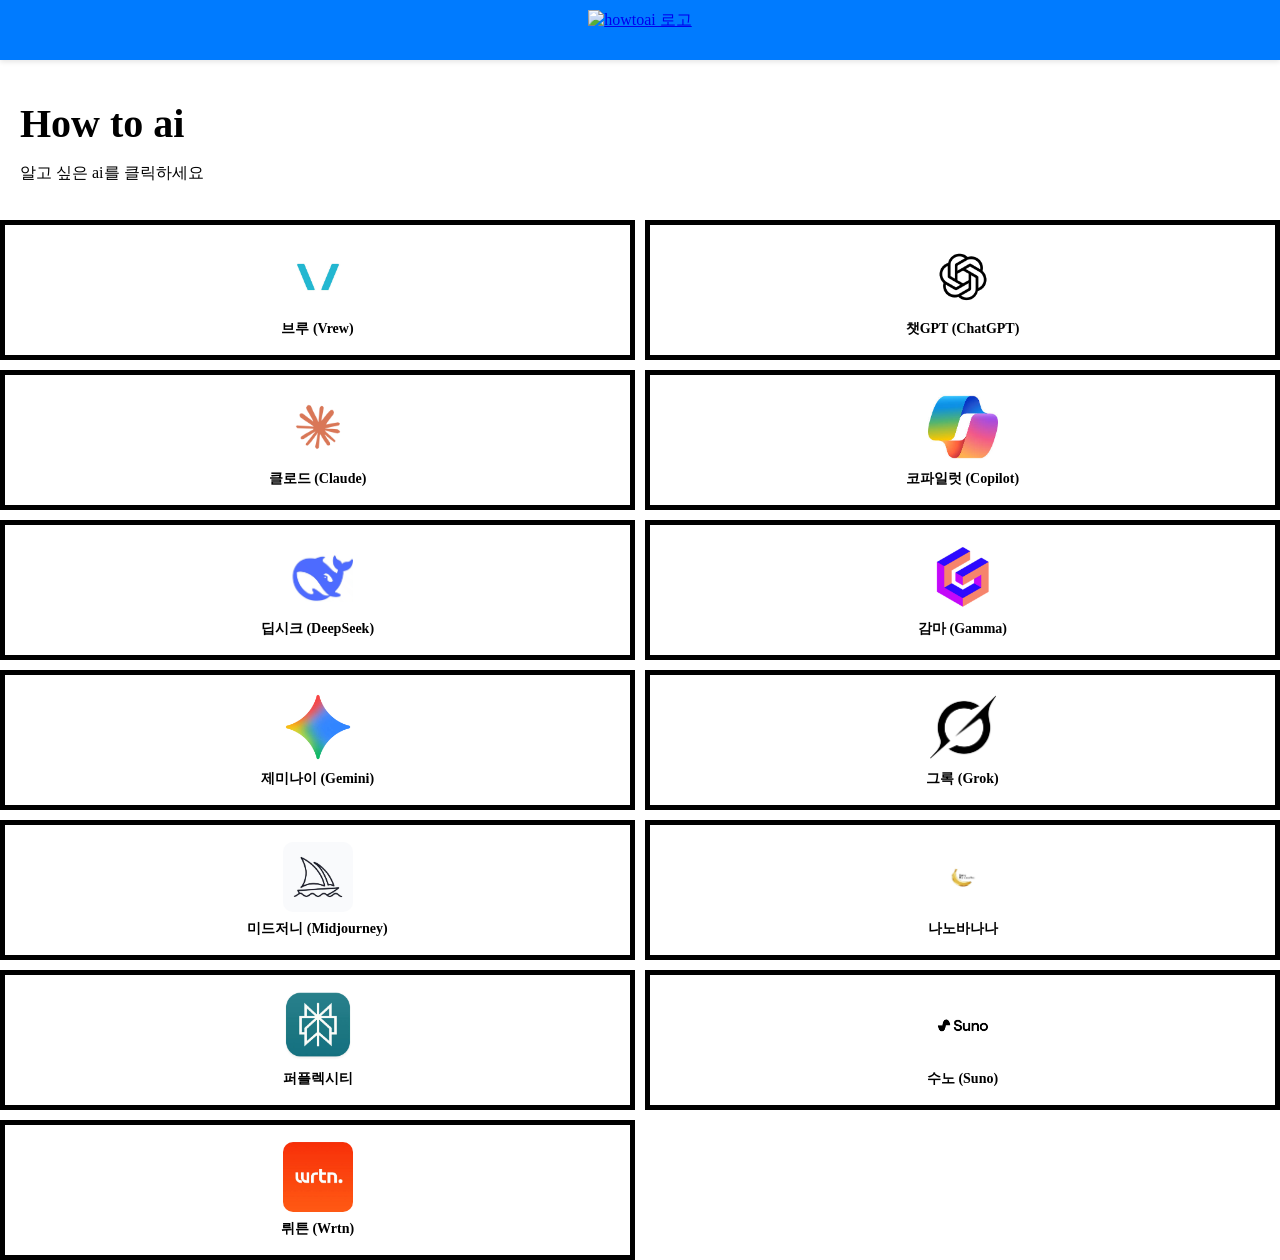
==== commit 88aff60b: "Update index.html" ====
--- a/index.html
+++ b/index.html
@@ -3,6 +3,7 @@
 <head>
   <title>howtoai</title>
   <meta charset="utf-8">
+  <meta property="og:image" content="Logo.png">
   <link rel="stylesheet" href="./style.css">
   <script defer src='script.js'></script>
 </head>
--- a/style.css
+++ b/style.css
@@ -53,3 +53,33 @@
   margin-top: 20px;        /* 위쪽 여백 */
   margin-bottom: 10px;     /* 아래쪽(이미지와의 사이) 여백 */
 }
+
+/* 기본 마진 제거하여 파란색 줄이 좌우로 꽉 차게 설정 */
+body {
+  margin: 0;
+  padding: 0;
+}
+
+/* 💙 제일 위 파란색 줄 스타일 */
+#header-bar {
+  background-color: #007bff; /* 선명하고 깔끔한 파란색 */
+  padding: 10px 0;          /* 위아래 여백을 주어 로고 주위를 감싸줍니다 */
+  text-align: center;       /* 로고 이미지 가운데 정렬 */
+  display: flex;
+  justify-content: center;
+  align-items: center;
+  box-shadow: 0 2px 5px rgba(0,0,0,0.1); /* 약간의 입체감 그림자 */
+}
+
+/* 🖼️ 상단 바 내부의 로고 이미지 스타일 */
+.logo-img {
+  height: 40px;             /* ⭐ 상단 바 크기에 맞게 로고 높이를 지정 (원하는 크기로 조절 가능) */
+  width: auto;              /* 가로 길이는 세로 비율에 맞춰 자동으로 조절 */
+  display: block;
+}
+
+/* 기존 #result 영역에 여백 추가 */
+#result {
+  padding: 20px;
+}
+
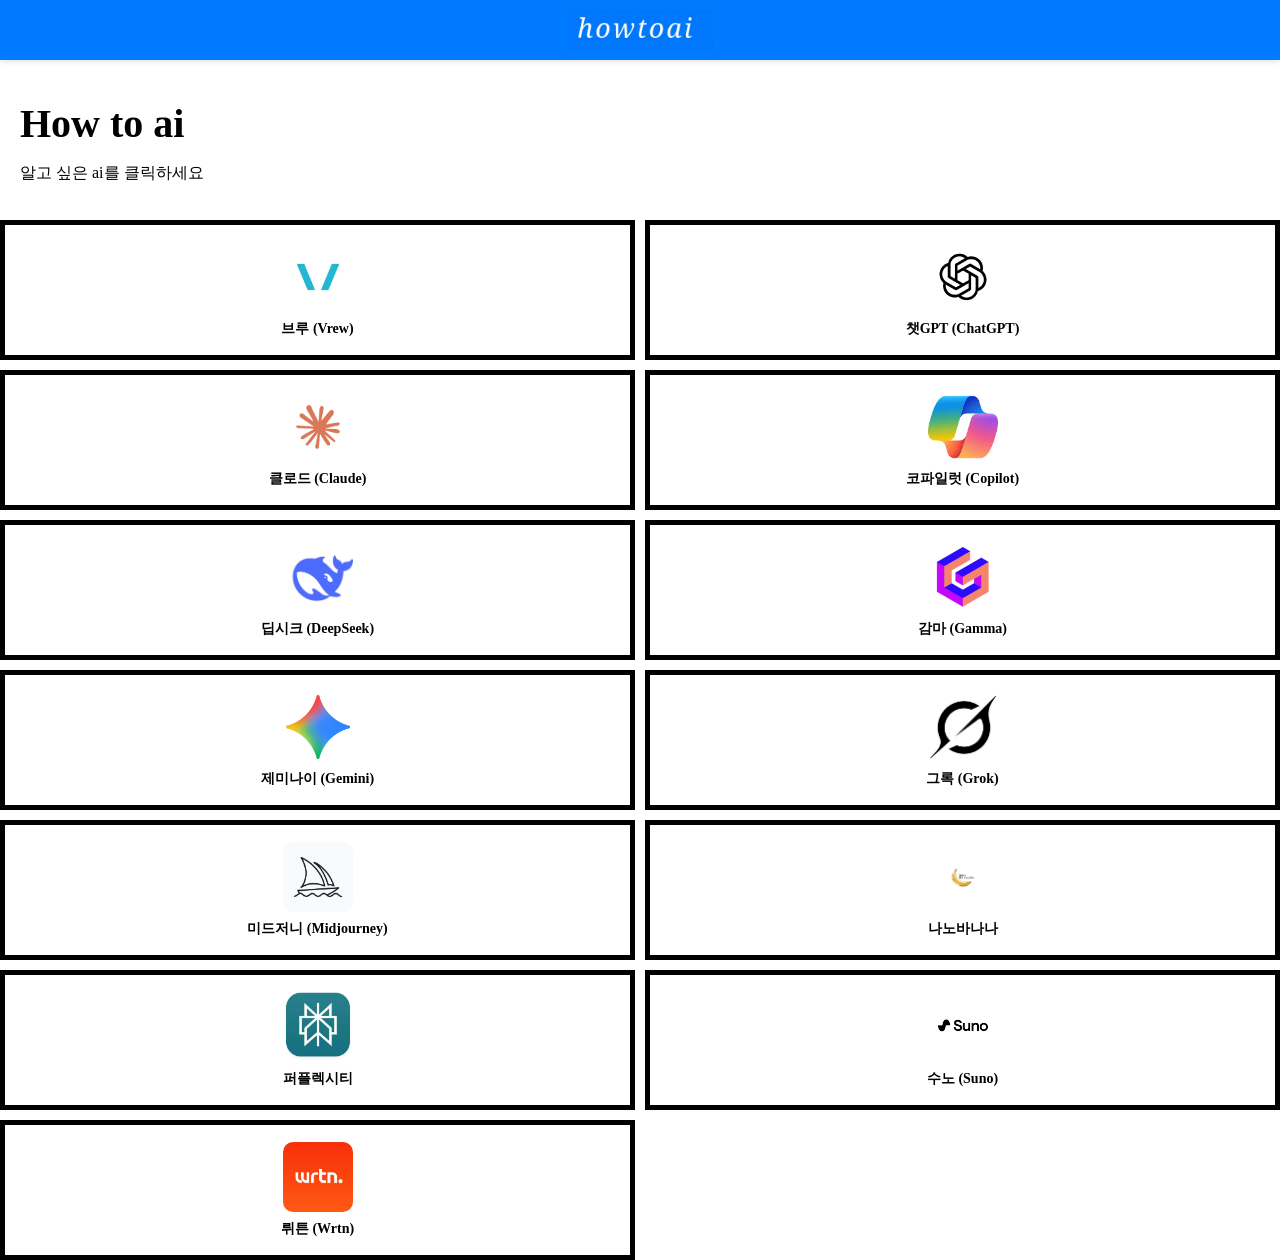
==== commit 64137cd7: "Update index.html" ====
--- a/index.html
+++ b/index.html
@@ -10,7 +10,7 @@
   <body>
     <div id="header-bar">
     <a href="index.html">
-      <img class="logo-img" src="Logo.png" alt="howtoai 로고"> <!-- 👈 실제 로고 이미지 파일명으로 변경하세요 -->
+      <img class="logo-img" src="Logo.jpg" alt="howtoai 로고"> <!-- 👈 실제 로고 이미지 파일명으로 변경하세요 -->
     </a>
     </div>
     <!-- 정보를 출력할 영역 -->
